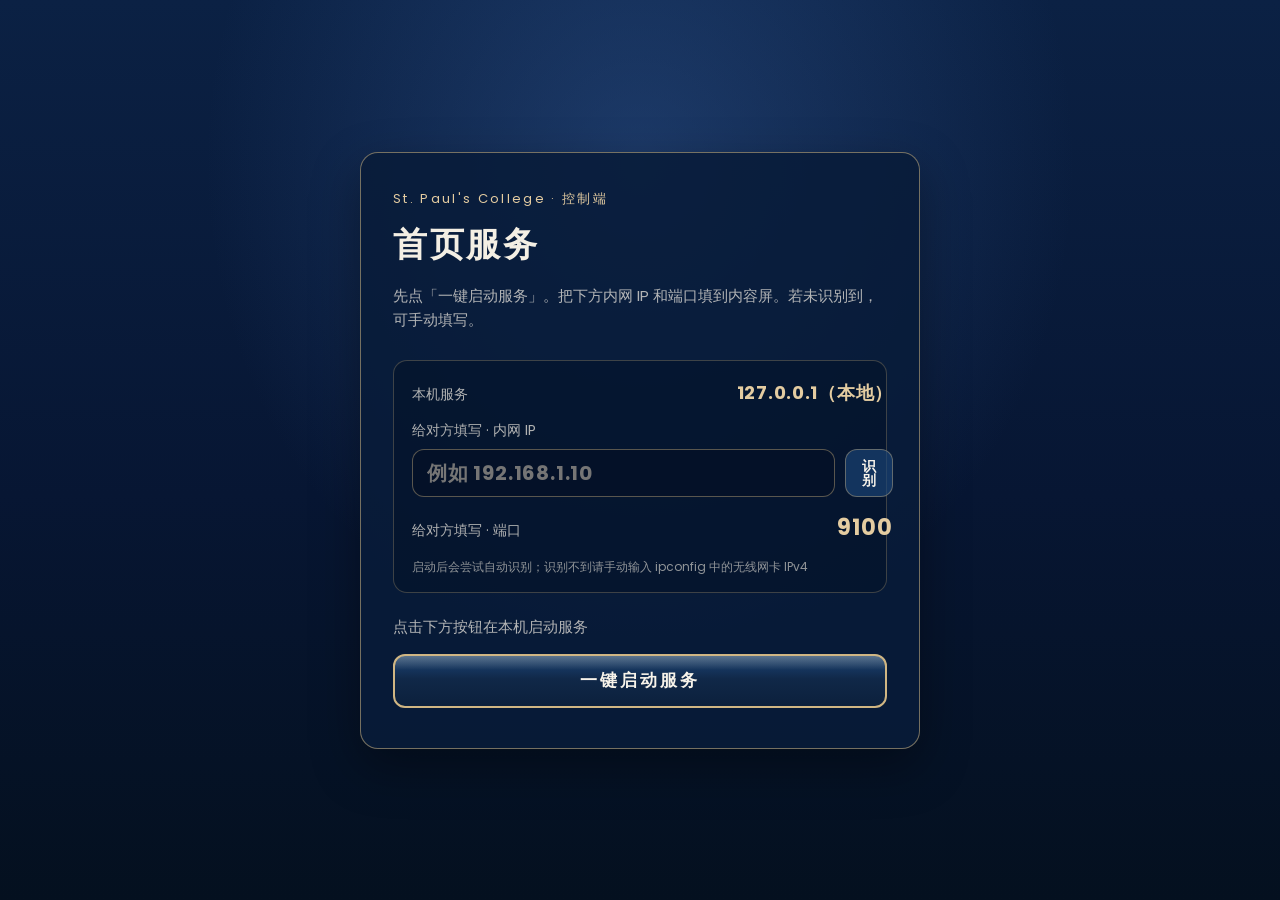
==== src/index.html @ 1e87e3b5 "update src file from pakeplus" ====
<!DOCTYPE html>
<html lang="zh-Hant">
<head>
  <meta charset="utf-8">
  <meta name="viewport" content="width=device-width, initial-scale=1, viewport-fit=cover">
  <title>首页服务</title>
  <link rel="stylesheet" href="shared/fonts.css">
  <link rel="stylesheet" href="launch.css">
</head>
<body>
  <main class="panel">
    <p class="eyebrow">St. Paul's College · 控制端</p>
    <h1>首页服务</h1>
    <p class="lead">先点「一键启动服务」。把下方内网 IP 和端口填到内容屏。若未识别到，可手动填写。</p>

    <section class="card">
      <div class="row">
        <span>本机服务</span>
        <strong>127.0.0.1（本地）</strong>
      </div>
      <label class="field">
        <span>给对方填写 · 内网 IP</span>
        <div class="ip-line">
          <input id="ip" type="text" inputmode="decimal" placeholder="例如 192.168.1.10" autocomplete="off">
          <button id="refresh-ip" type="button">识别</button>
        </div>
      </label>
      <div class="row highlight">
        <span>给对方填写 · 端口</span>
        <strong id="tcp-port">9100</strong>
      </div>
      <small id="ip-hint" class="hint">启动后会尝试自动识别；识别不到请手动输入 ipconfig 中的无线网卡 IPv4</small>
    </section>

    <p id="status" class="status">点击下方按钮在本机启动服务</p>
    <button id="start" type="button">一键启动服务</button>
  </main>
  <script src="shared/bus.js"></script>
  <script src="launch.js"></script>
</body>
</html>
---- src/shared/fonts.css ----
@font-face {
  font-family: "Poppins";
  font-style: normal;
  font-weight: 400;
  font-display: swap;
  src: url("../assets/fonts/poppins-400.ttf") format("truetype");
}
@font-face {
  font-family: "Poppins";
  font-style: normal;
  font-weight: 500;
  font-display: swap;
  src: url("../assets/fonts/poppins-500.ttf") format("truetype");
}
@font-face {
  font-family: "Poppins";
  font-style: normal;
  font-weight: 600;
  font-display: swap;
  src: url("../assets/fonts/poppins-600.ttf") format("truetype");
}
@font-face {
  font-family: "Poppins";
  font-style: normal;
  font-weight: 700;
  font-display: swap;
  src: url("../assets/fonts/poppins-700.ttf") format("truetype");
}
@font-face {
  font-family: "Poppins";
  font-style: normal;
  font-weight: 800;
  font-display: swap;
  src: url("../assets/fonts/poppins-800.ttf") format("truetype");
}
@font-face {
  font-family: "Source Han Serif TC";
  font-style: normal;
  font-weight: 400;
  font-display: swap;
  src: url("../assets/fonts/source-han-serif-tc-500.ttf") format("truetype");
}
@font-face {
  font-family: "Source Han Serif TC";
  font-style: normal;
  font-weight: 500;
  font-display: swap;
  src: url("../assets/fonts/source-han-serif-tc-500.ttf") format("truetype");
}
@font-face {
  font-family: "Source Han Serif TC";
  font-style: normal;
  font-weight: 600;
  font-display: swap;
  src: url("../assets/fonts/source-han-serif-tc-700.ttf") format("truetype");
}
@font-face {
  font-family: "Source Han Serif TC";
  font-style: normal;
  font-weight: 700;
  font-display: swap;
  src: url("../assets/fonts/source-han-serif-tc-700.ttf") format("truetype");
}
@font-face {
  font-family: "Source Han Serif TC";
  font-style: normal;
  font-weight: 800;
  font-display: swap;
  src: url("../assets/fonts/source-han-serif-tc-700.ttf") format("truetype");
}
button, input, textarea, select {
  font-family: inherit;
}
---- src/launch.css ----
:root {
  --bg: #071633;
  --panel: rgba(8, 28, 58, 0.88);
  --line: rgba(208, 182, 131, 0.55);
  --gold: #e4cca1;
  --text: #f4efe4;
  --muted: rgba(244, 239, 228, 0.72);
}
* { box-sizing: border-box; }
html, body {
  margin: 0;
  min-height: 100%;
  background:
    radial-gradient(ellipse at 50% 18%, rgba(54, 96, 160, 0.42), transparent 48%),
    linear-gradient(180deg, #0b2144, var(--bg) 55%, #04101f);
  color: var(--text);
  font-family: "Poppins", "Source Han Serif TC", serif;
}
body {
  min-height: 100dvh;
  display: grid;
  place-items: center;
  padding: 32px 20px;
}
.panel {
  width: min(560px, 100%);
  padding: 36px 32px 40px;
  border: 1px solid var(--line);
  border-radius: 18px;
  background: var(--panel);
  box-shadow: 0 18px 48px rgba(0, 0, 0, 0.35);
}
.eyebrow {
  margin: 0 0 10px;
  color: var(--gold);
  letter-spacing: 0.18em;
  font-size: 13px;
}
h1 {
  margin: 0;
  font-size: 34px;
  font-weight: 700;
  letter-spacing: 0.08em;
}
.lead {
  margin: 14px 0 28px;
  color: var(--muted);
  line-height: 1.6;
  font-size: 15px;
}
.card {
  display: grid;
  gap: 14px;
  padding: 18px 18px 16px;
  border: 1px solid rgba(208, 182, 131, 0.28);
  border-radius: 14px;
  background: rgba(4, 16, 36, 0.45);
}
.row {
  display: flex;
  justify-content: space-between;
  gap: 16px;
  align-items: baseline;
}
.row span,
.field > span {
  color: var(--muted);
  font-size: 14px;
}
.row strong {
  color: var(--gold);
  font-size: 18px;
  font-weight: 700;
  letter-spacing: 0.04em;
  text-align: right;
  word-break: break-all;
}
.row.highlight strong {
  font-size: 22px;
}
.field {
  display: grid;
  gap: 8px;
}
.ip-line {
  display: grid;
  grid-template-columns: 1fr auto;
  gap: 10px;
}
.ip-line input {
  height: 48px;
  padding: 0 14px;
  border: 1px solid rgba(208, 182, 131, 0.42);
  border-radius: 12px;
  background: rgba(4, 16, 36, 0.55);
  color: var(--gold);
  font: 700 20px/1 "Poppins", "Source Han Serif TC", serif;
  letter-spacing: 0.04em;
  outline: none;
}
.ip-line input:focus {
  border-color: var(--gold);
}
.ip-line button {
  height: 48px;
  padding: 0 16px;
  border: 1px solid rgba(208, 182, 131, 0.42);
  border-radius: 12px;
  background: rgba(28, 69, 120, 0.65);
  color: #f7f3ea;
  font: 600 14px/1 "Poppins", "Source Han Serif TC", serif;
  cursor: pointer;
}
.ip-line button:disabled {
  opacity: 0.6;
  cursor: wait;
}
.hint {
  color: rgba(244, 239, 228, 0.58);
  font-size: 12px;
  line-height: 1.5;
}
.status {
  min-height: 1.5em;
  margin: 22px 0 16px;
  color: var(--muted);
  font-size: 15px;
}
#start {
  width: 100%;
  height: 54px;
  border: 2px solid #d0b683;
  border-radius: 12px;
  background:
    linear-gradient(180deg, rgba(255, 236, 196, 0.28), rgba(255, 236, 196, 0) 28%),
    linear-gradient(180deg, #1c4578 0%, #102848 46%, #0c203c 100%);
  color: #f7f3ea;
  font: 600 17px/1 "Poppins", "Source Han Serif TC", serif;
  letter-spacing: 0.18em;
  cursor: pointer;
}
#start:disabled {
  opacity: 0.7;
  cursor: wait;
}
#start:active:not(:disabled) { filter: brightness(1.08); }
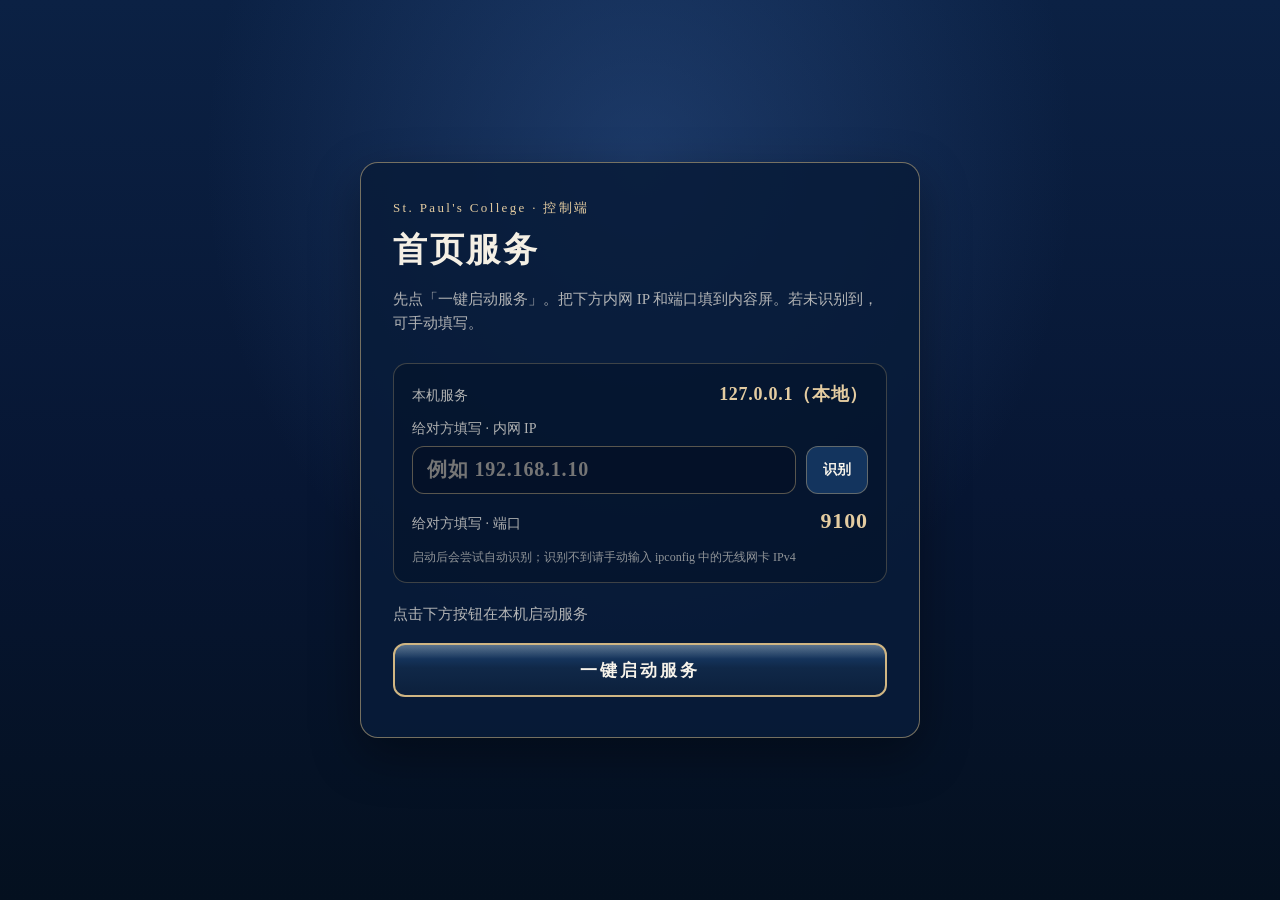
==== commit 92267618: "update src file from pakeplus" ====
--- a/src/index.html
+++ b/src/index.html
@@ -1,41 +1,42 @@
-<!DOCTYPE html>
-<html lang="zh-Hant">
-<head>
-  <meta charset="utf-8">
-  <meta name="viewport" content="width=device-width, initial-scale=1, viewport-fit=cover">
-  <title>首页服务</title>
-  <link rel="stylesheet" href="shared/fonts.css">
-  <link rel="stylesheet" href="launch.css">
-</head>
-<body>
-  <main class="panel">
-    <p class="eyebrow">St. Paul's College · 控制端</p>
-    <h1>首页服务</h1>
-    <p class="lead">先点「一键启动服务」。把下方内网 IP 和端口填到内容屏。若未识别到，可手动填写。</p>
-
-    <section class="card">
-      <div class="row">
-        <span>本机服务</span>
-        <strong>127.0.0.1（本地）</strong>
-      </div>
-      <label class="field">
-        <span>给对方填写 · 内网 IP</span>
-        <div class="ip-line">
-          <input id="ip" type="text" inputmode="decimal" placeholder="例如 192.168.1.10" autocomplete="off">
-          <button id="refresh-ip" type="button">识别</button>
-        </div>
-      </label>
-      <div class="row highlight">
-        <span>给对方填写 · 端口</span>
-        <strong id="tcp-port">9100</strong>
-      </div>
-      <small id="ip-hint" class="hint">启动后会尝试自动识别；识别不到请手动输入 ipconfig 中的无线网卡 IPv4</small>
-    </section>
-
-    <p id="status" class="status">点击下方按钮在本机启动服务</p>
-    <button id="start" type="button">一键启动服务</button>
-  </main>
-  <script src="shared/bus.js"></script>
-  <script src="launch.js"></script>
-</body>
-</html>
+<!DOCTYPE html>
+<html lang="zh-Hant">
+<head>
+  <meta charset="utf-8">
+  <meta name="viewport" content="width=device-width, initial-scale=1, viewport-fit=cover">
+  <title>首页服务</title>
+  <script src="shared/fonts.js"></script>
+  <link rel="stylesheet" href="launch.css">
+</head>
+<body>
+  <main class="panel">
+    <p class="eyebrow">St. Paul's College · 控制端</p>
+    <h1>首页服务</h1>
+    <p class="lead">先点「一键启动服务」。把下方内网 IP 和端口填到内容屏。若未识别到，可手动填写。</p>
+
+    <section class="card">
+      <div class="row">
+        <span>本机服务</span>
+        <strong>127.0.0.1（本地）</strong>
+      </div>
+      <label class="field">
+        <span>给对方填写 · 内网 IP</span>
+        <div class="ip-line">
+          <input id="ip" type="text" inputmode="decimal" placeholder="例如 192.168.1.10" autocomplete="off">
+          <button id="refresh-ip" type="button">识别</button>
+        </div>
+      </label>
+      <div class="row highlight">
+        <span>给对方填写 · 端口</span>
+        <strong id="tcp-port">9100</strong>
+      </div>
+      <small id="ip-hint" class="hint">启动后会尝试自动识别；识别不到请手动输入 ipconfig 中的无线网卡 IPv4</small>
+    </section>
+
+    <p id="status" class="status">点击下方按钮在本机启动服务</p>
+    <button id="start" type="button">一键启动服务</button>
+  </main>
+  <script src="./shared/store.js"></script>
+  <script src="shared/bus.js"></script>
+  <script src="launch.js"></script>
+</body>
+</html>
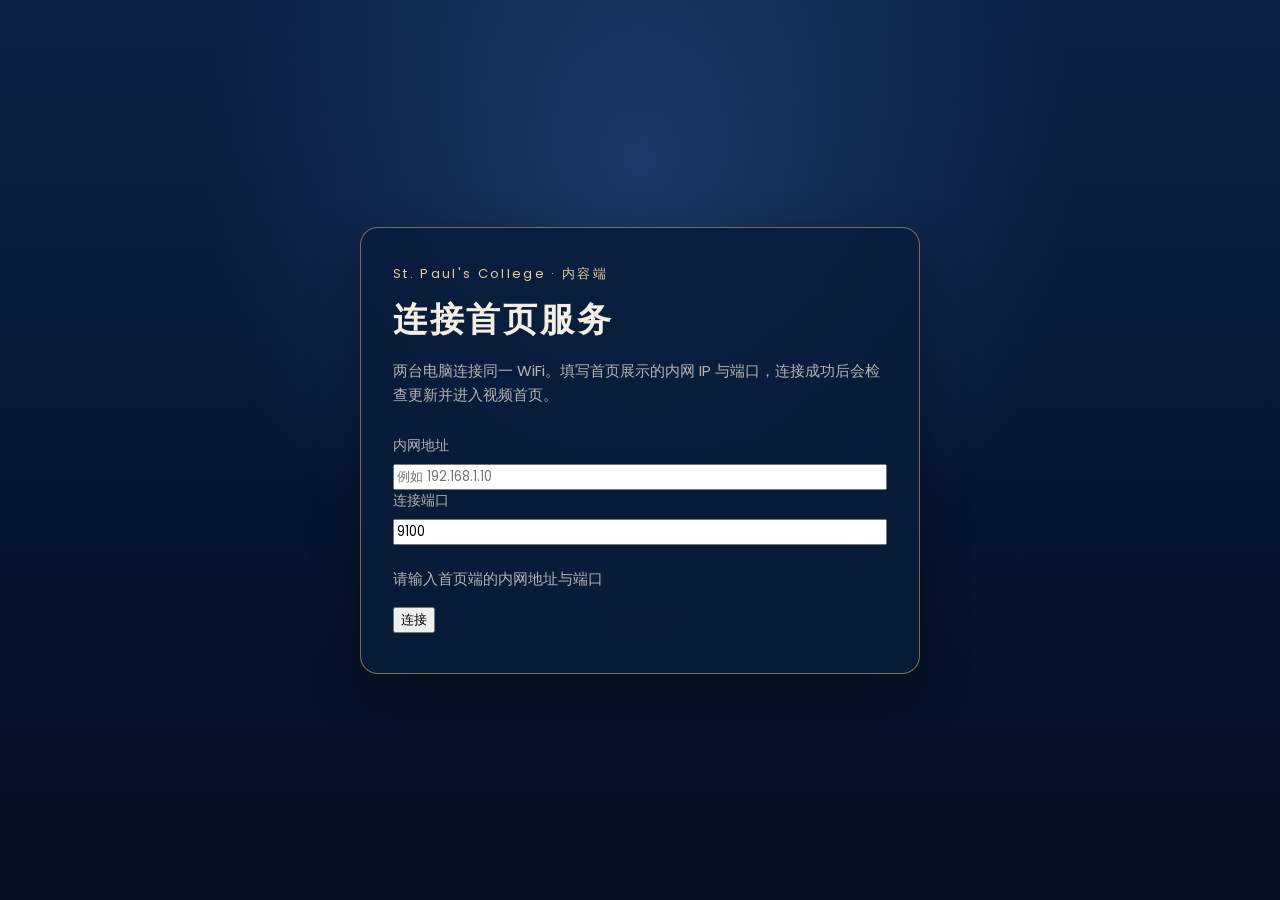
==== commit aae8a119: "update src file from pakeplus" ====
--- a/src/index.html
+++ b/src/index.html
@@ -3,40 +3,36 @@
 <head>
   <meta charset="utf-8">
   <meta name="viewport" content="width=device-width, initial-scale=1, viewport-fit=cover">
-  <title>首页服务</title>
+  <title>内容屏连接</title>
   <script src="shared/fonts.js"></script>
   <link rel="stylesheet" href="launch.css">
 </head>
 <body>
   <main class="panel">
-    <p class="eyebrow">St. Paul's College · 控制端</p>
-    <h1>首页服务</h1>
-    <p class="lead">先点「一键启动服务」。把下方内网 IP 和端口填到内容屏。若未识别到，可手动填写。</p>
+    <p class="eyebrow">St. Paul's College · 内容端</p>
+    <h1>连接首页服务</h1>
+    <p class="lead">两台电脑连接同一 WiFi。填写首页展示的内网 IP 与端口，连接成功后会检查更新并进入视频首页。</p>
 
-    <section class="card">
-      <div class="row">
-        <span>本机服务</span>
-        <strong>127.0.0.1（本地）</strong>
-      </div>
-      <label class="field">
-        <span>给对方填写 · 内网 IP</span>
-        <div class="ip-line">
-          <input id="ip" type="text" inputmode="decimal" placeholder="例如 192.168.1.10" autocomplete="off">
-          <button id="refresh-ip" type="button">识别</button>
-        </div>
-      </label>
-      <div class="row highlight">
-        <span>给对方填写 · 端口</span>
-        <strong id="tcp-port">9100</strong>
-      </div>
-      <small id="ip-hint" class="hint">启动后会尝试自动识别；识别不到请手动输入 ipconfig 中的无线网卡 IPv4</small>
-    </section>
+    <label class="field">
+      <span>内网地址</span>
+      <input id="host" type="text" inputmode="decimal" placeholder="例如 192.168.1.10" autocomplete="off">
+    </label>
+    <label class="field">
+      <span>连接端口</span>
+      <input id="port" type="number" min="1" max="65535" value="9100">
+    </label>
 
-    <p id="status" class="status">点击下方按钮在本机启动服务</p>
-    <button id="start" type="button">一键启动服务</button>
+    <p id="status" class="status">请输入首页端的内网地址与端口</p>
+    <button id="connect" type="button">连接</button>
+
+    <div id="boot" class="boot" hidden aria-hidden="true">
+      <div class="spin"></div>
+      <p id="boot-text">正在检查更新</p>
+    </div>
   </main>
   <script src="./shared/store.js"></script>
   <script src="shared/bus.js"></script>
+  <script src="shared/update.js"></script>
   <script src="launch.js"></script>
 </body>
 </html>
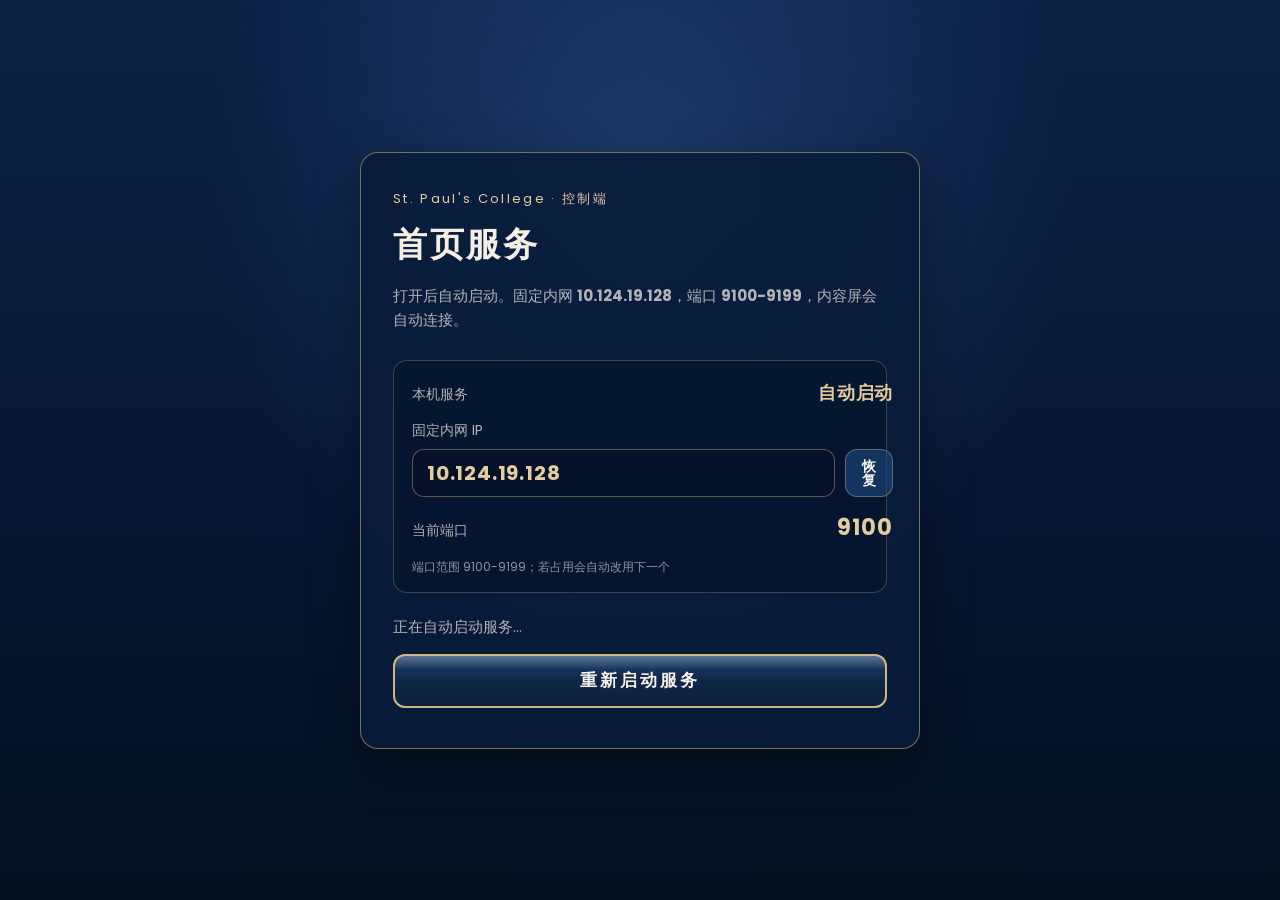
==== commit 31d3522b: "update src file from pakeplus" ====
--- a/src/index.html
+++ b/src/index.html
@@ -1,38 +1,44 @@
-<!DOCTYPE html>
-<html lang="zh-Hant">
-<head>
-  <meta charset="utf-8">
-  <meta name="viewport" content="width=device-width, initial-scale=1, viewport-fit=cover">
-  <title>内容屏连接</title>
-  <script src="shared/fonts.js"></script>
-  <link rel="stylesheet" href="launch.css">
-</head>
-<body>
-  <main class="panel">
-    <p class="eyebrow">St. Paul's College · 内容端</p>
-    <h1>连接首页服务</h1>
-    <p class="lead">两台电脑连接同一 WiFi。填写首页展示的内网 IP 与端口，连接成功后会检查更新并进入视频首页。</p>
-
-    <label class="field">
-      <span>内网地址</span>
-      <input id="host" type="text" inputmode="decimal" placeholder="例如 192.168.1.10" autocomplete="off">
-    </label>
-    <label class="field">
-      <span>连接端口</span>
-      <input id="port" type="number" min="1" max="65535" value="9100">
-    </label>
-
-    <p id="status" class="status">请输入首页端的内网地址与端口</p>
-    <button id="connect" type="button">连接</button>
-
-    <div id="boot" class="boot" hidden aria-hidden="true">
-      <div class="spin"></div>
-      <p id="boot-text">正在检查更新</p>
-    </div>
-  </main>
-  <script src="./shared/store.js"></script>
-  <script src="shared/bus.js"></script>
-  <script src="shared/update.js"></script>
-  <script src="launch.js"></script>
-</body>
-</html>
+<!DOCTYPE html>
+<html lang="zh-Hant">
+<head>
+  <meta charset="utf-8">
+  <meta name="viewport" content="width=device-width, initial-scale=1, viewport-fit=cover">
+  <title>首页服务</title>
+  <script src="shared/fonts.js"></script>
+  <link rel="stylesheet" href="launch.css">
+</head>
+<body>
+  <main class="panel">
+    <p class="eyebrow">St. Paul's College · 控制端</p>
+    <h1>首页服务</h1>
+    <p class="lead">打开后自动启动。固定内网 <strong>10.124.19.128</strong>，端口 <strong>9100-9199</strong>，内容屏会自动连接。</p>
+
+    <section class="card">
+      <div class="row">
+        <span>本机服务</span>
+        <strong>自动启动</strong>
+      </div>
+      <label class="field">
+        <span>固定内网 IP</span>
+        <div class="ip-line">
+          <input id="ip" type="text" inputmode="decimal" value="10.124.19.128" autocomplete="off">
+          <button id="refresh-ip" type="button">恢复</button>
+        </div>
+      </label>
+      <div class="row highlight">
+        <span>当前端口</span>
+        <strong id="tcp-port">9100</strong>
+      </div>
+      <small id="ip-hint" class="hint">端口范围 9100-9199；若占用会自动改用下一个</small>
+    </section>
+
+    <p id="status" class="status">正在自动启动服务…</p>
+    <button id="start" type="button">重新启动服务</button>
+  </main>
+  <script src="./shared/store.js"></script>
+  <script src="./shared/fullscreen.js"></script>
+  <script src="./shared/nav.js"></script>
+  <script src="shared/bus.js"></script>
+  <script src="launch.js"></script>
+</body>
+</html>
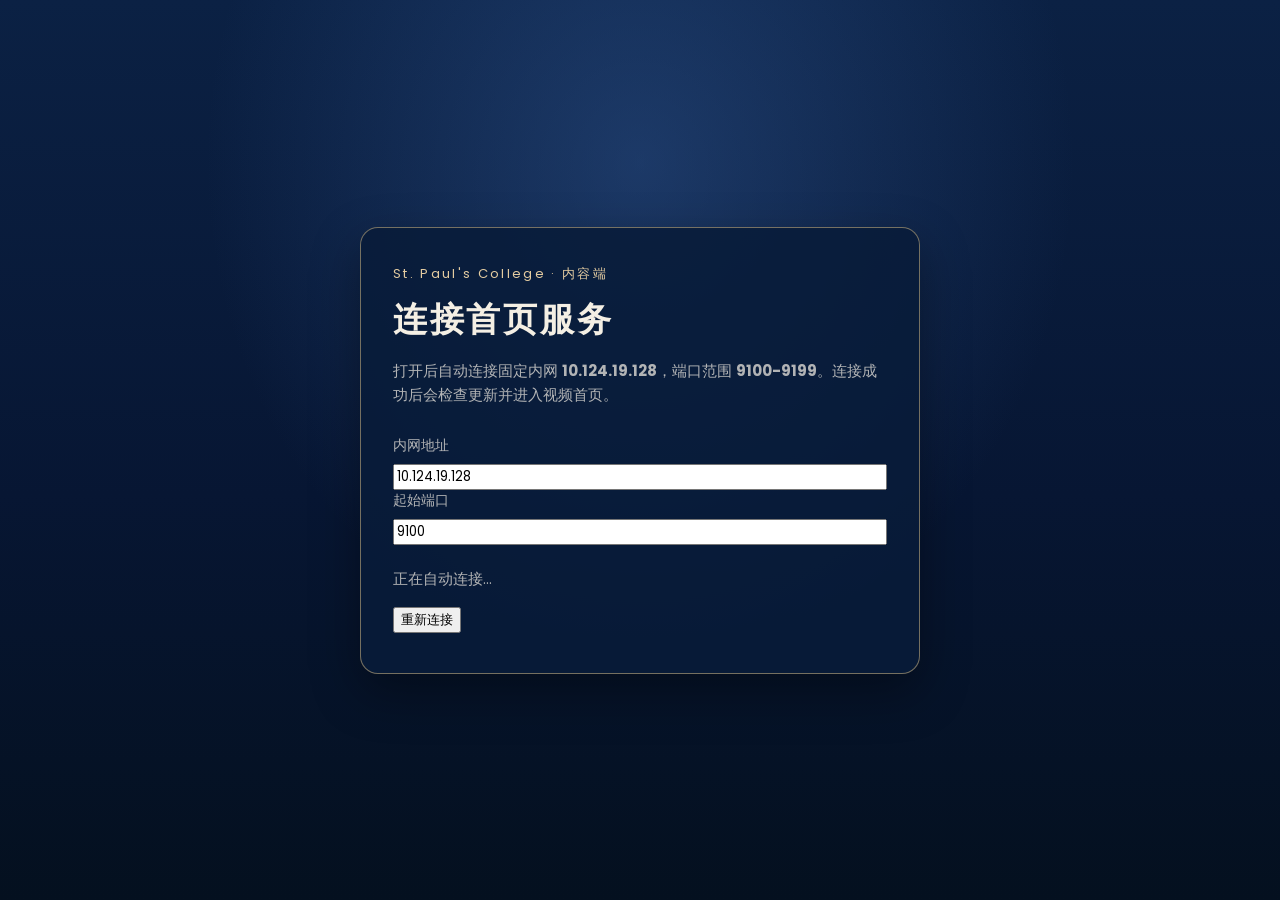
==== commit e9dea339: "update src file from pakeplus" ====
--- a/src/index.html
+++ b/src/index.html
@@ -3,42 +3,39 @@
 <head>
   <meta charset="utf-8">
   <meta name="viewport" content="width=device-width, initial-scale=1, viewport-fit=cover">
-  <title>首页服务</title>
+  <title>内容屏连接</title>
   <script src="shared/fonts.js"></script>
   <link rel="stylesheet" href="launch.css">
 </head>
 <body>
   <main class="panel">
-    <p class="eyebrow">St. Paul's College · 控制端</p>
-    <h1>首页服务</h1>
-    <p class="lead">打开后自动启动。固定内网 <strong>10.124.19.128</strong>，端口 <strong>9100-9199</strong>，内容屏会自动连接。</p>
+    <p class="eyebrow">St. Paul's College · 内容端</p>
+    <h1>连接首页服务</h1>
+    <p class="lead">打开后自动连接固定内网 <strong>10.124.19.128</strong>，端口范围 <strong>9100-9199</strong>。连接成功后会检查更新并进入视频首页。</p>
 
-    <section class="card">
-      <div class="row">
-        <span>本机服务</span>
-        <strong>自动启动</strong>
-      </div>
-      <label class="field">
-        <span>固定内网 IP</span>
-        <div class="ip-line">
-          <input id="ip" type="text" inputmode="decimal" value="10.124.19.128" autocomplete="off">
-          <button id="refresh-ip" type="button">恢复</button>
-        </div>
-      </label>
-      <div class="row highlight">
-        <span>当前端口</span>
-        <strong id="tcp-port">9100</strong>
-      </div>
-      <small id="ip-hint" class="hint">端口范围 9100-9199；若占用会自动改用下一个</small>
-    </section>
+    <label class="field">
+      <span>内网地址</span>
+      <input id="host" type="text" inputmode="decimal" value="10.124.19.128" autocomplete="off">
+    </label>
+    <label class="field">
+      <span>起始端口</span>
+      <input id="port" type="number" min="9100" max="9199" value="9100">
+    </label>
 
-    <p id="status" class="status">正在自动启动服务…</p>
-    <button id="start" type="button">重新启动服务</button>
+    <p id="status" class="status">正在自动连接…</p>
+    <button id="connect" type="button">重新连接</button>
+
+    <div id="boot" class="boot" hidden aria-hidden="true">
+      <div class="spin"></div>
+      <p id="boot-text">正在检查更新</p>
+    </div>
   </main>
   <script src="./shared/store.js"></script>
   <script src="./shared/fullscreen.js"></script>
   <script src="./shared/nav.js"></script>
-  <script src="shared/bus.js"></script>
-  <script src="launch.js"></script>
+  <script src="./shared/bus.js"></script>
+  <script src="./shared/alumni-data.js"></script>
+  <script src="./shared/update.js"></script>
+  <script src="./launch.js"></script>
 </body>
 </html>
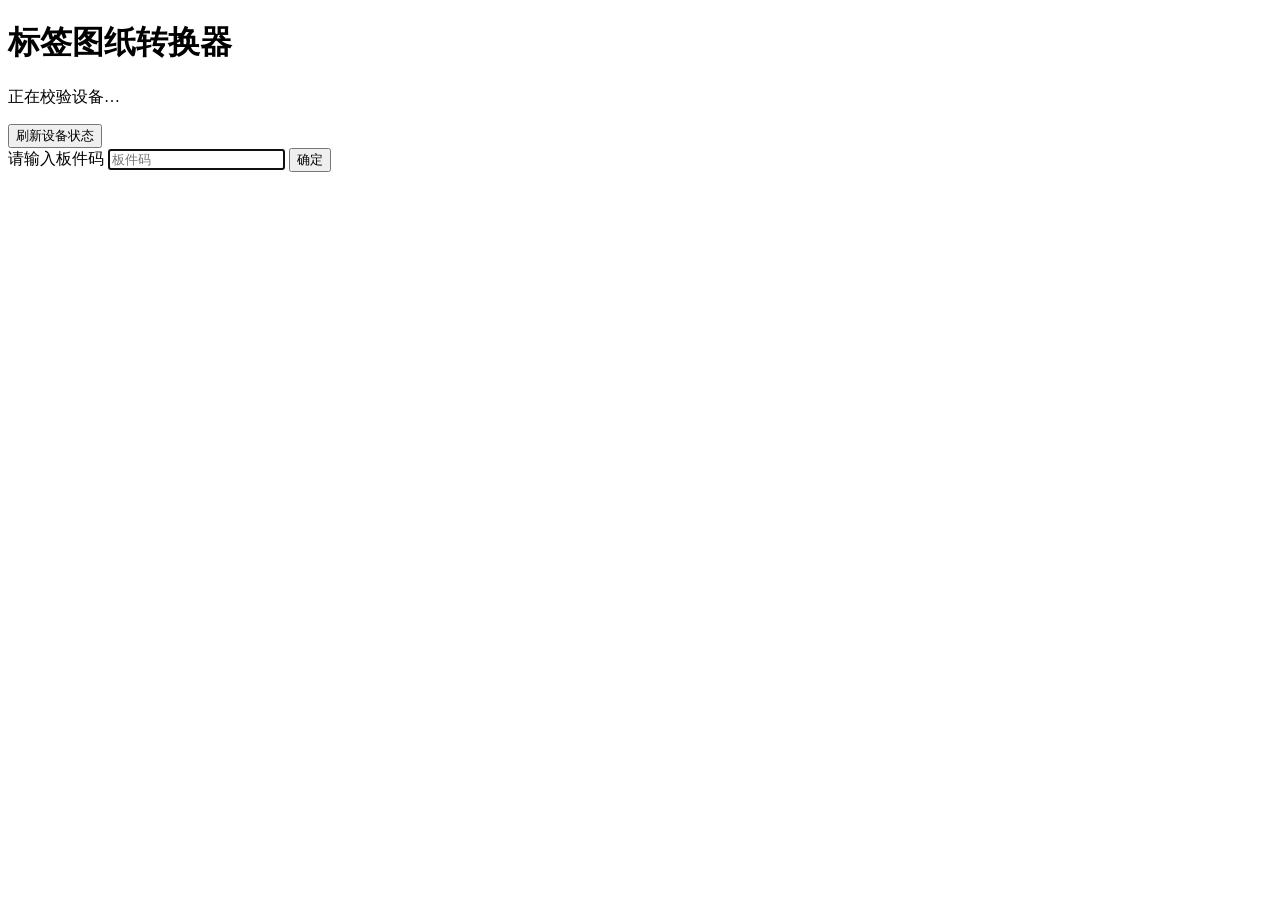
==== commit 7eb5f5e4: "update src file from pakeplus" ====
--- a/src/index.html
+++ b/src/index.html
@@ -1,41 +1,236 @@
-<!DOCTYPE html>
-<html lang="zh-Hant">
-<head>
-  <meta charset="utf-8">
-  <meta name="viewport" content="width=device-width, initial-scale=1, viewport-fit=cover">
-  <title>内容屏连接</title>
-  <script src="shared/fonts.js"></script>
-  <link rel="stylesheet" href="launch.css">
-</head>
-<body>
-  <main class="panel">
-    <p class="eyebrow">St. Paul's College · 内容端</p>
-    <h1>连接首页服务</h1>
-    <p class="lead">打开后自动连接固定内网 <strong>10.124.19.128</strong>，端口范围 <strong>9100-9199</strong>。连接成功后会检查更新并进入视频首页。</p>
-
-    <label class="field">
-      <span>内网地址</span>
-      <input id="host" type="text" inputmode="decimal" value="10.124.19.128" autocomplete="off">
-    </label>
-    <label class="field">
-      <span>起始端口</span>
-      <input id="port" type="number" min="9100" max="9199" value="9100">
-    </label>
-
-    <p id="status" class="status">正在自动连接…</p>
-    <button id="connect" type="button">重新连接</button>
-
-    <div id="boot" class="boot" hidden aria-hidden="true">
-      <div class="spin"></div>
-      <p id="boot-text">正在检查更新</p>
-    </div>
-  </main>
-  <script src="./shared/store.js"></script>
-  <script src="./shared/fullscreen.js"></script>
-  <script src="./shared/nav.js"></script>
-  <script src="./shared/bus.js"></script>
-  <script src="./shared/alumni-data.js"></script>
-  <script src="./shared/update.js"></script>
-  <script src="./launch.js"></script>
-</body>
-</html>
+<!DOCTYPE html>
+
+<html lang="zh-cmn-Hans" style="height: 99%">
+<head>
+<meta charset="utf-8"/>
+<meta content="IE=edge" http-equiv="X-UA-Compatible"/>
+<meta content="width=device-width,initial-scale=1.0,maximum-scale=1.0" name="viewport"/>
+<link href="https://cdn.leye.site/mes/front/favicon.ico" rel="icon"/>
+<meta content="width=device-width, initial-scale=1.0" name="viewport"/>
+<title>标签图纸转换器</title>
+<script>
+(function () {
+  document.documentElement.classList.add("device-pending");
+  if (location.protocol === "file:") {
+    var hash = /^#\/boxview\//.test(location.hash) ? location.hash : "";
+    location.replace("http://127.0.0.1:8765/" + hash);
+    return;
+  }
+  document.documentElement.classList.toggle("show-home", !/^#\/boxview\//.test(location.hash));
+  var localProxy = location.hostname === "127.0.0.1" && location.port === "8765";
+  if (localProxy || location.hostname === "sc.leye.site") return;
+  var apiOrigin = "https://sc.leye.site";
+
+  function toApiUrl(url) {
+    if (typeof url !== "string" || !url) return "";
+    if (url.indexOf("/api/") === 0) return apiOrigin + url;
+    try {
+      var abs = new URL(url, location.href);
+      if ((abs.origin === location.origin || abs.origin === apiOrigin) && abs.pathname.indexOf("/api/") === 0) {
+        return apiOrigin + abs.pathname + abs.search;
+      }
+    } catch (e) {}
+    return "";
+  }
+
+  function hasTauri() {
+    return !!(window.__TAURI__ && window.__TAURI__.core && window.__TAURI__.core.invoke);
+  }
+
+  function toU8(data) {
+    if (!data) return new Uint8Array(0);
+    if (data instanceof Uint8Array) return data;
+    if (data instanceof ArrayBuffer) return new Uint8Array(data);
+    if (Array.isArray(data)) return new Uint8Array(data);
+    return new Uint8Array(0);
+  }
+
+  function concatBytes(parts) {
+    var len = 0;
+    for (var i = 0; i < parts.length; i++) len += parts[i].length;
+    var out = new Uint8Array(len);
+    var offset = 0;
+    for (var j = 0; j < parts.length; j++) {
+      out.set(parts[j], offset);
+      offset += parts[j].length;
+    }
+    return out;
+  }
+
+  function bodyText(body) {
+    if (body == null || body === "") return "";
+    if (typeof body === "string") return body;
+    if (body instanceof ArrayBuffer) return new TextDecoder("utf-8").decode(new Uint8Array(body));
+    return String(body);
+  }
+
+  function psQuote(value) {
+    return "'" + String(value == null ? "" : value).replace(/'/g, "''") + "'";
+  }
+
+  function readBody(invoke, rid) {
+    var parts = [];
+    function step() {
+      return invoke("plugin:http|fetch_read_body", { rid: rid }).then(function (data) {
+        var bytes = toU8(data);
+        if (!bytes.length) return concatBytes(parts);
+        var last = bytes[bytes.length - 1];
+        if (bytes.length > 1) parts.push(bytes.subarray(0, bytes.length - 1));
+        if (last === 1) return concatBytes(parts);
+        return step();
+      });
+    }
+    return step();
+  }
+
+  function pakeShell(method, url, text) {
+    var command = "$ProgressPreference='SilentlyContinue'; $resp = Invoke-WebRequest -UseBasicParsing -Method " + method + " -Uri " + psQuote(url) + " -ContentType 'application/json; charset=utf-8' -Body " + psQuote(text) + "; [Convert]::ToBase64String([Text.Encoding]::UTF8.GetBytes([string]$resp.Content))";
+    return window.__TAURI__.core.invoke("run_command", { command: command }).then(function (b64) {
+      var clean = String(b64 || "").replace(/[^A-Za-z0-9+/=]/g, "");
+      if (!clean) return "";
+      var bin = atob(clean);
+      var bytes = new Uint8Array(bin.length);
+      for (var i = 0; i < bin.length; i++) bytes[i] = bin.charCodeAt(i) & 255;
+      return new TextDecoder("utf-8").decode(bytes);
+    });
+  }
+
+  function pakeRequest(method, url, body) {
+    var text = bodyText(body);
+    var invoke = window.__TAURI__.core.invoke;
+    var data = text ? Array.from(new TextEncoder().encode(text)) : null;
+    return invoke("plugin:http|fetch", {
+      clientConfig: {
+        method: method || "GET",
+        url: url,
+        headers: [["content-type", "application/json"], ["accept", "application/json"]],
+        data: data
+      }
+    }).then(function (first) {
+      if (first && typeof first === "object" && first.status != null && Object.prototype.hasOwnProperty.call(first, "data")) {
+        return new TextDecoder("utf-8").decode(toU8(first.data));
+      }
+      var rid = typeof first === "number" ? first : first && first.rid;
+      if (rid == null) throw new Error("http");
+      return invoke("plugin:http|fetch_send", { rid: rid }).then(function (sent) {
+        return readBody(invoke, sent.rid).then(function (buf) {
+          if (sent.status >= 400) throw new Error(String(sent.status));
+          return new TextDecoder("utf-8").decode(buf);
+        });
+      });
+    }).catch(function () {
+      return pakeShell(method || "GET", url, text);
+    });
+  }
+
+  function defineState(xhr, status, text) {
+    var values = { readyState: 4, status: status, statusText: status ? "OK" : "", responseText: text, response: text };
+    Object.keys(values).forEach(function (key) {
+      try {
+        Object.defineProperty(xhr, key, { configurable: true, get: function () { return values[key]; } });
+      } catch (e) {}
+    });
+  }
+
+  var NativeXHR = window.XMLHttpRequest;
+  function XHR() {
+    var xhr = new NativeXHR();
+    var open = xhr.open;
+    var send = xhr.send;
+    var apiUrl = "";
+    var method = "GET";
+    var viaPake = false;
+    xhr.open = function (m, url) {
+      method = m || "GET";
+      apiUrl = toApiUrl(url);
+      viaPake = !!(apiUrl && hasTauri());
+      var args = Array.prototype.slice.call(arguments);
+      if (apiUrl) args[1] = apiUrl;
+      return open.apply(xhr, args);
+    };
+    xhr.send = function (body) {
+      if (!viaPake) return send.apply(xhr, arguments);
+      pakeRequest(method, apiUrl, body).then(function (text) {
+        defineState(xhr, 200, text);
+        xhr.getAllResponseHeaders = function () {
+          return "content-type: application/json; charset=utf-8\r\n";
+        };
+        xhr.getResponseHeader = function (name) {
+          return String(name || "").toLowerCase() === "content-type" ? "application/json; charset=utf-8" : null;
+        };
+        if (typeof xhr.onreadystatechange === "function") xhr.onreadystatechange();
+        if (typeof xhr.onload === "function") xhr.onload();
+        try { xhr.dispatchEvent(new Event("load")); } catch (e) {}
+        try { xhr.dispatchEvent(new Event("loadend")); } catch (e) {}
+      }, function () {
+        defineState(xhr, 0, "");
+        if (typeof xhr.onerror === "function") xhr.onerror();
+        try { xhr.dispatchEvent(new Event("error")); } catch (e) {}
+      });
+    };
+    return xhr;
+  }
+  XHR.prototype = NativeXHR.prototype;
+  XHR.UNSENT = 0;
+  XHR.OPENED = 1;
+  XHR.HEADERS_RECEIVED = 2;
+  XHR.LOADING = 3;
+  XHR.DONE = 4;
+  window.XMLHttpRequest = XHR;
+
+  if (window.fetch) {
+    var origFetch = window.fetch;
+    window.fetch = function (input, init) {
+      var raw = typeof input === "string" ? input : (input && input.url);
+      var apiUrl = toApiUrl(raw);
+      if (apiUrl && hasTauri()) {
+        var method = (init && init.method) || (input && input.method) || "GET";
+        var body = init && init.body;
+        return pakeRequest(method, apiUrl, body).then(function (text) {
+          return new Response(text, { status: 200, headers: { "content-type": "application/json" } });
+        });
+      }
+      if (typeof input === "string" && apiUrl) input = apiUrl;
+      return origFetch.call(this, input, init);
+    };
+  }
+})();
+</script>
+<script type="importmap">
+{
+  "imports": {
+    "https://cdn.leye.site/mes/front/assets/CADView-B5OwdNAZ.js": "./CADView-B5OwdNAZ.js"
+  }
+}
+</script>
+<script src="/export-view.js"></script>
+<script crossorigin="" src="https://cdn.leye.site/mes/front/assets/wxapp-merFg_so.js" type="module"></script>
+<link crossorigin="" href="https://cdn.leye.site/mes/front/assets/element-laAY0jyH.css" rel="stylesheet"/>
+<link crossorigin="" href="https://cdn.leye.site/mes/front/assets/wxapp-kU7gXbPn.css" rel="stylesheet"/>
+<link href="/home.css" rel="stylesheet"/>
+</head>
+<body>
+<div class="home">
+  <main class="home-panel">
+    <h1 class="home-name">标签图纸转换器</h1>
+    <div class="home-gate">
+      <p class="home-gate-msg">正在校验设备…</p>
+      <div class="home-gate-id" hidden>
+        <p class="home-gate-label">设备号</p>
+        <p class="home-gate-uuid"></p>
+        <p class="home-gate-tip">点击设备号可复制</p>
+      </div>
+      <button class="home-refresh" type="button">刷新设备状态</button>
+    </div>
+    <div class="home-form">
+      <label class="home-hint" for="board-code">请输入板件码</label>
+      <input id="board-code" class="home-dialog-input" type="text" inputmode="numeric" autocomplete="off" placeholder="板件码" autofocus="autofocus"/>
+      <button class="home-ok" type="button">确定</button>
+    </div>
+  </main>
+  <div class="home-toast" hidden></div>
+</div>
+<div id="app"></div>
+<script src="/home.js"></script>
+</body>
+</html>
